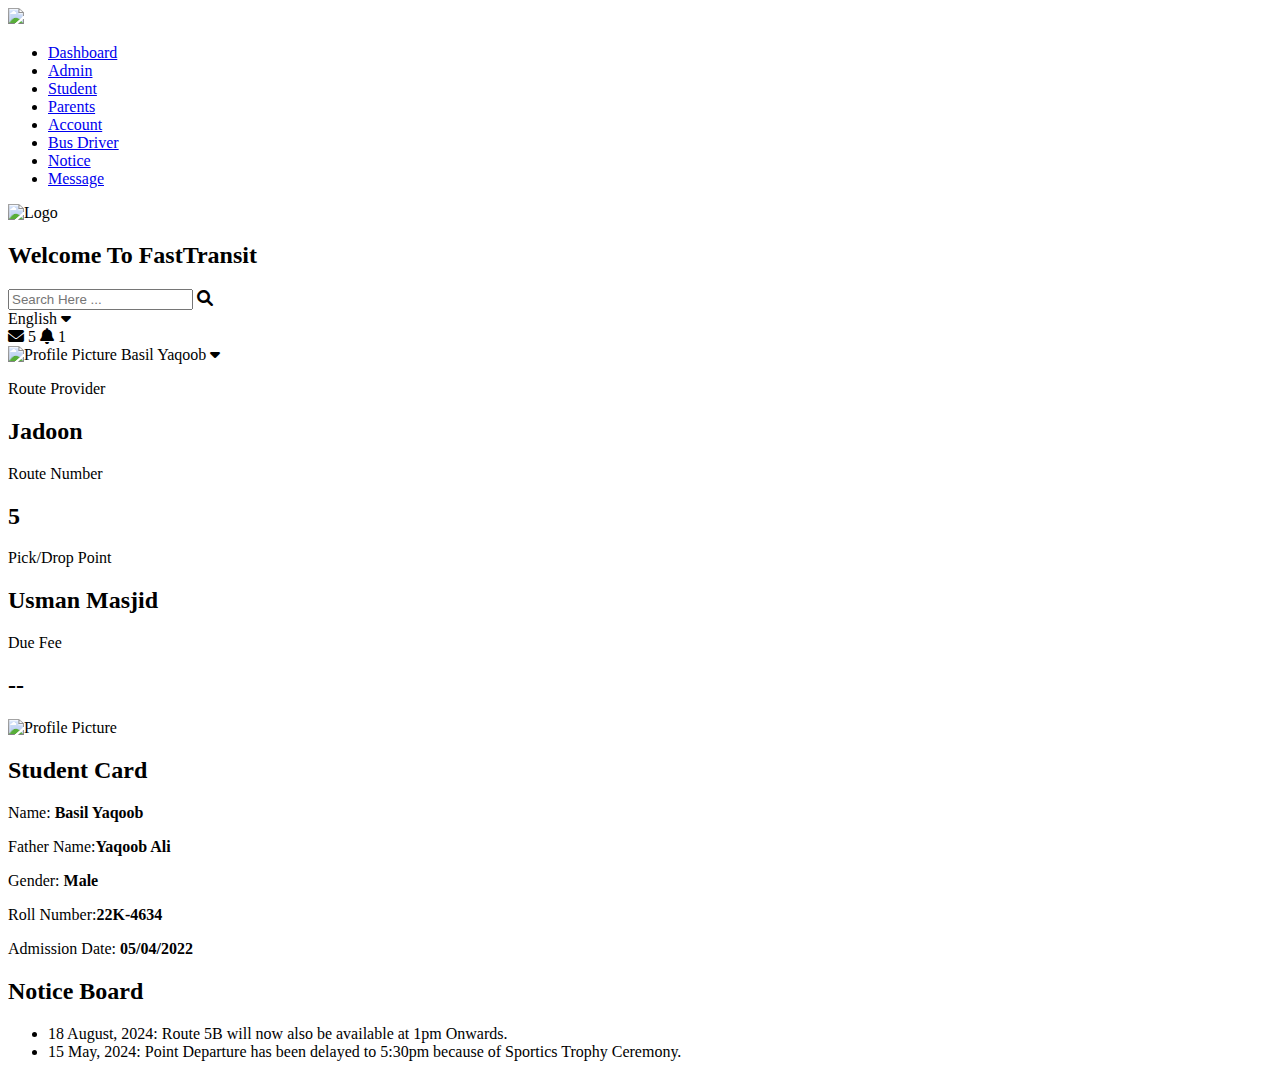
==== index.html @ 1735c594 "Add files via upload" ====
<!DOCTYPE html>
<html lang="en">
<head>
    <meta charset="UTF-8">
    <meta name="viewport" content="width=device-width, initial-scale=1.0">
    <title>FastTransit | FAST NUCES Point Management System</title>
    <link rel="stylesheet" href="css/style.css">
    <link href="https://fonts.googleapis.com/css2?family=Roboto:wght@400;700&display=swap" rel="stylesheet">
    <link rel="stylesheet" href="https://cdnjs.cloudflare.com/ajax/libs/font-awesome/6.0.0-beta3/css/all.min.css">
</head>
<body>
    <div class="dashboard-container">
        <!-- Sidebar -->
        <nav class="sidebar">
            <div class="logo">
                <img src="images/5856.jpg">
            </div>
            <ul>
                <li><a href="#">Dashboard</a></li>
                <li><a href="#">Admin</a></li>
                <li><a href="#">Student</a></li>
                <li><a href="#">Parents</a></li>
                <li><a href="#">Account</a></li>
                <li><a href="#">Bus Driver</a></li>
                <li><a href="#">Notice</a></li>
                <li><a href="#">Message</a></li>
            </ul>
        </nav>

        <!-- Main Content -->
        <div class="main-content">
            <!-- Navbar -->
            <header class="navbar">
                <div class="navbar-left">
                    <img class="logo-navbar" src="images/bus-solid.svg" alt="Logo">
                    <h2>Welcome To FastTransit</h2>
                </div>
                <div class="navbar-right">
                    <div class="search-bar">
                        <input type="text" placeholder="Search Here ...">
                        <i class="fas fa-search"></i>
                    </div>
                    <div class="dropdown">
                        <span>English</span>
                        <i class="fas fa-caret-down"></i>
                    </div>
                    <div class="navbar-icons">
                        <i class="fas fa-envelope"></i>
                        <span class="badge">5</span>
                        <i class="fas fa-bell"></i>
                        <span class="badge">1</span>
                    </div>
                    <div class="user-profile">
                        <img src="images/5856.jpg" alt="Profile Picture">
                        <span>Basil Yaqoob</span>
                        <i class="fas fa-caret-down"></i>
                    </div>
                </div>
            </header>

            <section class="info-cards">
                <div class="card">
                    <p>Route Provider</p>
                    <h2>Jadoon</h2>
                </div>
                <div class="card">
                    <p>Route Number</p>
                    <h2>5</h2>
                </div>
                <div class="card">
                    <p>Pick/Drop Point</p>
                    <h2>Usman Masjid</h2>
                </div>
                <div class="card">
                    <p>Due Fee</p>
                    <h2>--</h2>
                </div>
            </section>

            <section class="profile-notice">
                <div class="profile">
                    <img src="images/5856.jpg" alt="Profile Picture">
                    <h2>Student Card</h2>
                    <p>Name: <strong>Basil Yaqoob</strong></p>
                    <p>Father Name:<strong>Yaqoob Ali</strong></p>
                    <p>Gender: <strong>Male</strong></p>
                    <p>Roll Number:<strong>22K-4634</strong></p>
                    <p><strong></strong></p>
                    <p> <strong></strong></p>
                    <p> <strong></strong></p>
                    <p> <strong></strong></p>
                    <p> <strong></strong></p>
                    <p>Admission Date: <strong>05/04/2022</strong></p>
                </div>

                <div class="notice-board">
                    <h2>Notice Board</h2>
                    <ul>
                        <span></span><li>18 August, 2024: Route 5B will now also be available at 1pm Onwards.</li></span>
                        <span><li>15 May, 2024: Point Departure has been delayed to 5:30pm because of Sportics Trophy Ceremony.</li></span>
                    </ul>
                </div>
            </section>

            <!--<section class="exam-results">
                <h2>All Exam Results</h2>
                <table>
                    <thead>
                        <tr>
                            <th>Exam Name</th>
                            <th>Subject</th>
                            <th>Grade Point</th>
                            <th>Percent From</th>
                            <th>Percent Upto</th>
                            <th>Date</th>
                        </tr>
                    </thead>
                    <tbody>
                        <tr>
                            <td>Class Test</td>
                            <td>Mathematics</td>
                            <td>4.00</td>
                            <td>98.00</td>
                            <td>100.00</td>
                            <td>20/06/2017</td>
                        </tr>
                        <tr>
                            <td>Pre Test</td>
                            <td>English</td>
                            <td>3.50</td>
                            <td>70.00</td>
                            <td>100.00</td>
                            <td>20/06/2017</td>
                        </tr>
                    </tbody>
                </table>
            </section>
        </div>
    </div>-->

    <script src="js/script.js"></script>
</body>
</html>
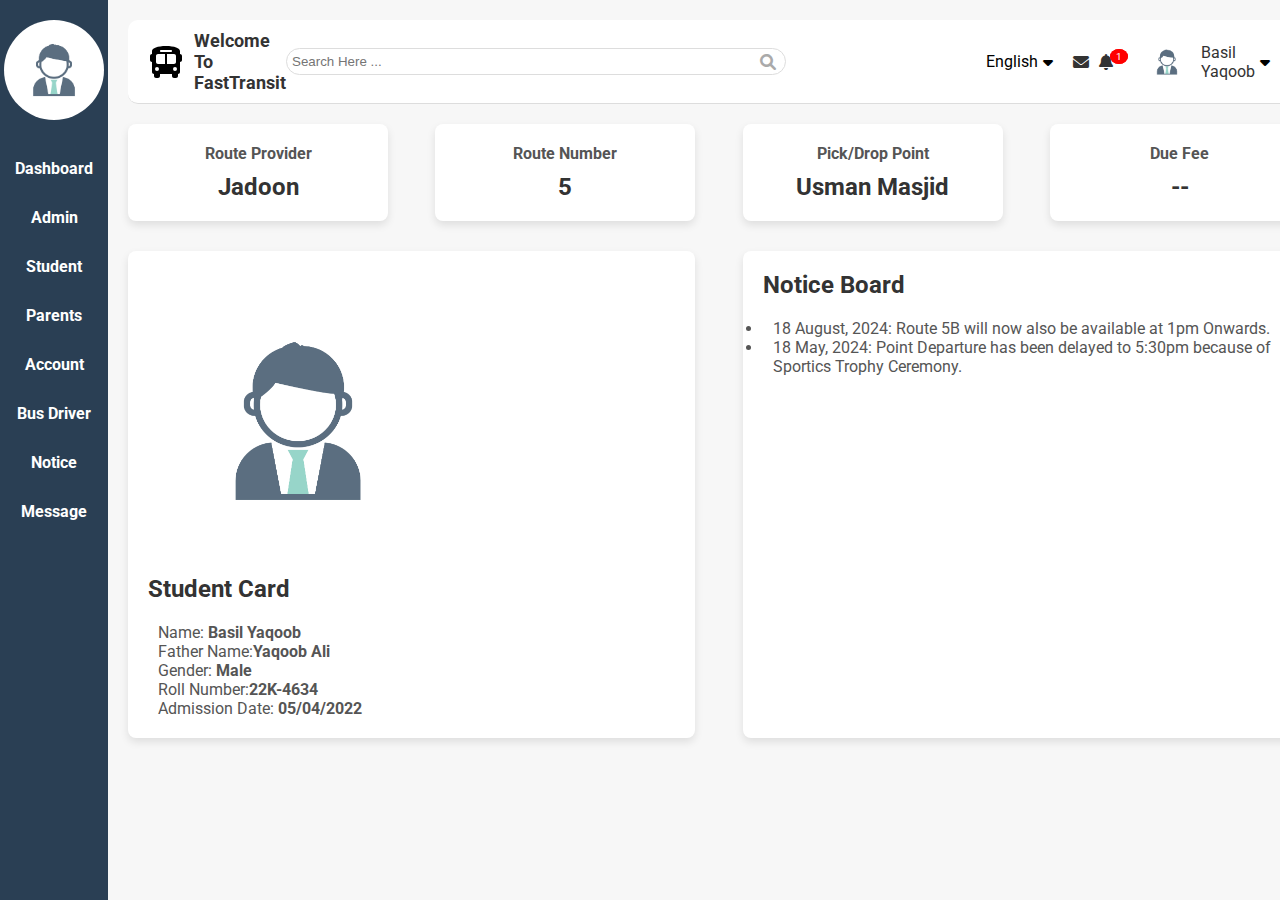
==== commit 5d8ce12d: "Add files via upload" ====
--- a/index.html
+++ b/index.html
@@ -16,9 +16,9 @@
                 <img src="images/5856.jpg">
             </div>
             <ul>
-                <li><a href="#">Dashboard</a></li>
+                <li><a href="index.html">Dashboard</a></li>
                 <li><a href="#">Admin</a></li>
-                <li><a href="#">Student</a></li>
+                <li><a href="student_form.html">Student</a></li>
                 <li><a href="#">Parents</a></li>
                 <li><a href="#">Account</a></li>
                 <li><a href="#">Bus Driver</a></li>
@@ -97,7 +97,7 @@
                     <h2>Notice Board</h2>
                     <ul>
                         <span></span><li>18 August, 2024: Route 5B will now also be available at 1pm Onwards.</li></span>
-                        <span><li>15 May, 2024: Point Departure has been delayed to 5:30pm because of Sportics Trophy Ceremony.</li></span>
+                        <span><li>18 May, 2024: Point Departure has been delayed to 5:30pm because of Sportics Trophy Ceremony.</li></span>
                     </ul>
                 </div>
             </section>
--- a/css/style.css
+++ b/css/style.css
@@ -0,0 +1,241 @@
+* {
+    margin: 0;
+    padding: 0;
+    box-sizing: border-box;
+}
+
+body {
+    font-family: 'Roboto', sans-serif;
+    display: flex;
+    height: 100vh;
+    background-color: #f9f9f9;
+}
+
+.dashboard-container {
+    display: flex;
+    width: 100%;
+}
+
+/* Sidebar */
+.sidebar {
+    width: 10% !important; 
+    height: 100%;
+    background-color: #2a3f54;
+    color: white;
+    padding-top: 20px;
+}
+.sidebar img{
+    height:100px;
+    border-radius: 50%;
+}
+
+.sidebar .logo {
+    text-align: center;
+    margin-bottom: 20px;
+}
+
+.sidebar ul {
+    list-style: none;
+}
+
+.sidebar ul li {
+    padding: 15px;
+    text-align: center;
+}
+
+.sidebar ul li a {
+    text-decoration: none;
+    color: white;
+    display: block;
+    font-weight: bold;
+}
+
+/* Navbar */
+.navbar {
+    display: flex;
+    justify-content: space-between;
+    align-items: center;
+    background-color: #fff;
+    padding: 10px 20px;
+    border-bottom: 1px solid #ddd;
+    border-radius: 10px;
+    margin-bottom: 20px;
+}
+
+.navbar-left {
+    display: flex;
+    align-items: center;
+}
+
+.logo-navbar {
+    margin-right: 10px;
+    height: 2rem;
+}
+
+.navbar-left h2 {
+    font-size: 18px;
+    color: #333;
+}
+
+.navbar-right {
+    display: flex;
+    align-items: center;
+}
+
+.search-bar {
+    position: relative;
+    margin-right: 200px;
+    display: flex;
+    align-items: center;
+}
+
+.search-bar input {
+    padding: 5px;
+    border: 1px solid #ddd;
+    border-radius: 20px;
+    padding-right: 30px;
+    width: 500px;
+    
+}
+
+.search-bar i {
+    position: absolute;
+    top: 50%;
+    right: 10px;
+    transform: translateY(-50%);
+    color: #aaa;
+}
+
+.dropdown, .user-profile {
+    display: flex;
+    align-items: center;
+    margin-right: 20px;
+    cursor: pointer;
+}
+
+.dropdown span {
+    margin-right: 5px;
+}
+
+.navbar-icons {
+    position: relative;
+    display: flex;
+    align-items: center;
+    margin-right: 20px;
+}
+
+.navbar-icons i {
+    margin-right: 10px;
+    color: #333;
+}
+
+.navbar-icons .badge {
+    position: absolute;
+    top: -5px;
+    right: -5px;
+    background-color: red;
+    color: white;
+    border-radius: 50%;
+    padding: 2px 6px;
+    font-size: 10px;
+}
+
+.user-profile img {
+    border-radius: 50%;
+    margin-right: 10px;
+    height: 3rem;
+}
+
+.user-profile span {
+    margin-right: 5px;
+    color: #333;
+}
+
+/* Main Content */
+.main-content {
+    flex-grow: 1;
+    background-color: #f7f7f7;
+    padding: 20px;
+}
+
+/* Cards */
+.info-cards {
+    display: flex;
+    justify-content: space-between;
+    margin-bottom: 30px;
+}
+
+.card {
+    background-color: #fff;
+    padding: 20px;
+    text-align: center;
+    box-shadow: 0 4px 8px rgba(0, 0, 0, 0.1);
+    border-radius: 8px;
+    width: 22%;
+}
+
+.card p {
+    color: #555;
+    font-weight: bold;
+}
+
+.card h2 {
+    margin-top: 10px;
+    color: #333;
+}
+
+/* Profile and Notice Board */
+.profile-notice {
+    display: flex;
+    justify-content: space-between;
+    margin-bottom: 30px;
+}
+.profile img{
+height:300px;
+width: 300px;
+}
+
+
+.profile, .notice-board {
+    background-color: #fff;
+    padding: 20px;
+    box-shadow: 0 4px 8px rgba(0, 0, 0, 0.1);
+    border-radius: 8px;
+    width: 48%;
+    
+}
+
+.profile h2, .notice-board h2 {
+    color: #333;
+    margin-bottom: 20px;
+}
+
+.profile p, .notice-board ul li {
+    color: #555;
+    padding-left: 10px;
+}
+
+
+/* Exam Results */
+.exam-results table {
+    width: 100%;
+    background-color: #fff;
+    border-collapse: collapse;
+    box-shadow: 0 4px 8px rgba(0, 0, 0, 0.1);
+    border-radius: 8px;
+}
+
+.exam-results th, .exam-results td {
+    padding: 10px;
+    text-align: left;
+    border-bottom: 1px solid #ddd;
+}
+
+.exam-results th {
+    background-color: #f2f2f2;
+    color: #333;
+}
+
+.exam-results td {
+    color: #555;
+}
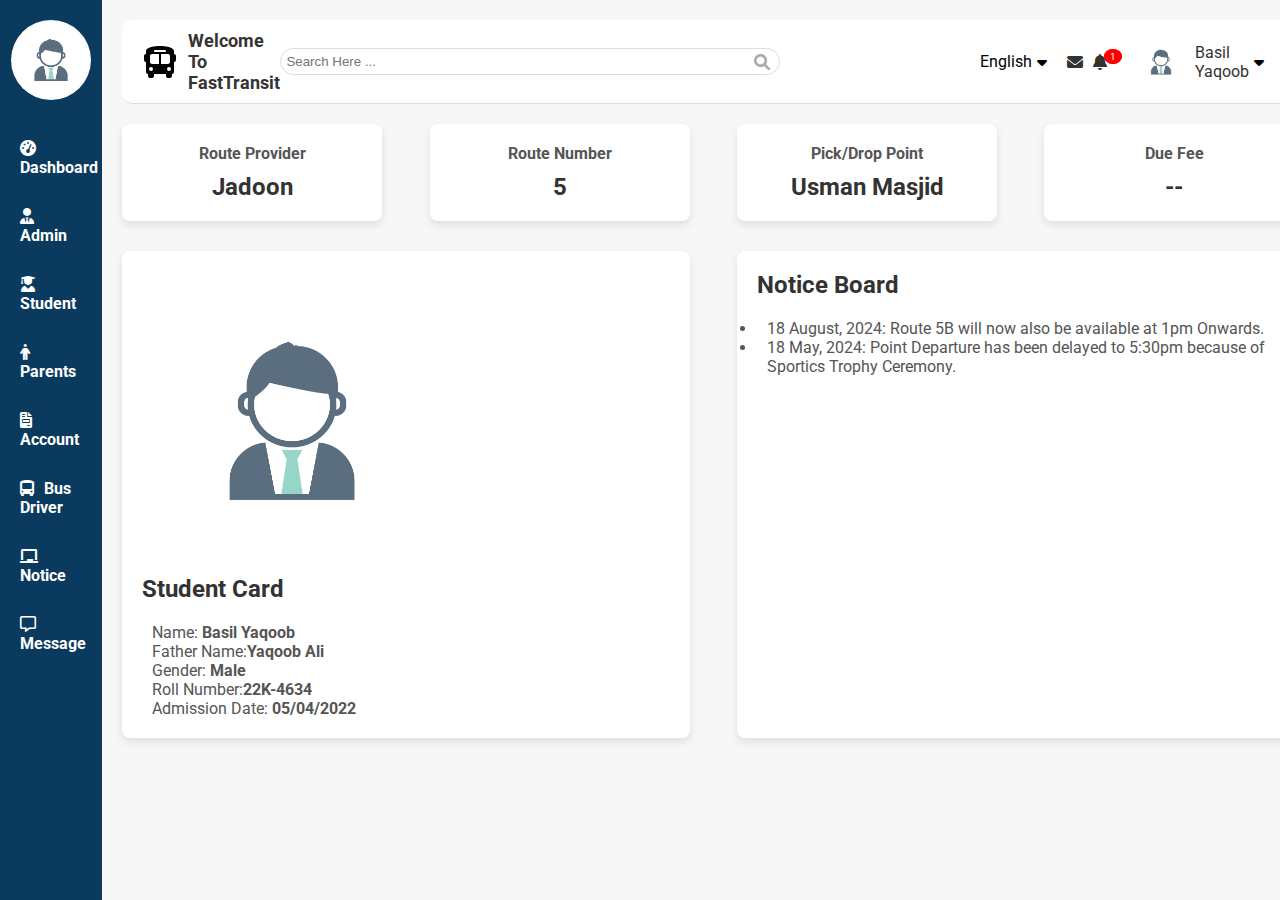
==== commit fffa126b: "Add files via upload" ====
--- a/index.html
+++ b/index.html
@@ -13,17 +13,89 @@
         <!-- Sidebar -->
         <nav class="sidebar">
             <div class="logo">
-                <img src="images/5856.jpg">
+                <img src="images/5856.jpg" alt="Logo">
             </div>
             <ul>
-                <li><a href="index.html">Dashboard</a></li>
-                <li><a href="#">Admin</a></li>
-                <li><a href="student_form.html">Student</a></li>
-                <li><a href="#">Parents</a></li>
-                <li><a href="#">Account</a></li>
-                <li><a href="#">Bus Driver</a></li>
-                <li><a href="#">Notice</a></li>
-                <li><a href="#">Message</a></li>
+                <li>
+                    <a href="#" class="parent-link" onclick="toggleMenu('dashboard-submenu')">
+                        <i class="fas fa-tachometer-alt"></i> Dashboard
+                    </a>
+                    <ul class="submenu" id="dashboard-submenu">
+                        <li><a href="index.html">Main Menu</a></li>
+                        <li><a href="#">Option 2</a></li>
+                        <li><a href="#">Option 3</a></li>
+                    </ul>
+                </li>
+                <li>
+                    <a href="#" class="parent-link" onclick="toggleMenu('admin-submenu')">
+                        <i class="fa-solid fa-user-tie"></i>Admin
+                    </a>
+                    <ul class="submenu" id="admin-submenu">
+                        <li><a href="#">Option 1</a></li>
+                        <li><a href="#">Option 2</a></li>
+                        <li><a href="#">Option 3</a></li>
+                    </ul>
+                </li>
+                <li>
+                    <a href="#" class="parent-link" onclick="toggleMenu('student-submenu')">
+                        <i class="fa-solid fa-user-graduate"></i>Student
+                    </a>
+                    <ul class="submenu" id="student-submenu">
+                        <li><a href="student_form.html">Student Form</a></li>
+                        <li><a href="#">Option 2</a></li>
+                        <li><a href="#">Option 3</a></li>
+                    </ul>
+                </li>
+                <li>
+                    <a href="#" class="parent-link" onclick="toggleMenu('parents-submenu')">
+                        <i class="fa-solid fa-person"></i>Parents
+                    </a>
+                    <ul class="submenu" id="parents-submenu">
+                        <li><a href="#">Option 1</a></li>
+                        <li><a href="#">Option 2</a></li>
+                        <li><a href="#">Option 3</a></li>
+                    </ul>
+                </li>
+                <li>
+                    <a href="#" class="parent-link" onclick="toggleMenu('account-submenu')">
+                        <i class="fa-solid fa-file-invoice"></i> Account
+                    </a>
+                    <ul class="submenu" id="account-submenu">
+                        <li><a href="#">Option 1</a></li>
+                        <li><a href="#">Option 2</a></li>
+                        <li><a href="#">Option 3</a></li>
+                    </ul>
+                </li>
+                <li>
+                    <a href="#" class="parent-link" onclick="toggleMenu('busdriver-submenu')">
+                        <i class="fa-solid fa-bus-simple"></i>Bus Driver
+                    </a>
+                    <ul class="submenu" id="busdriver-submenu">
+                        <li><a href="#">Option 1</a></li>
+                        <li><a href="#">Option 2</a></li>
+                        <li><a href="#">Option 3</a></li>
+                    </ul>
+                </li>
+                <li>
+                    <a href="#" class="parent-link" onclick="toggleMenu('notice-submenu')">
+                        <i class="fa-solid fa-chalkboard"></i> Notice
+                    </a>
+                    <ul class="submenu" id="notice-submenu">
+                        <li><a href="#">Option 1</a></li>
+                        <li><a href="#">Option 2</a></li>
+                        <li><a href="#">Option 3</a></li>
+                    </ul>
+                </li>
+                <li>
+                    <a href="#" class="parent-link" onclick="toggleMenu('message-submenu')">
+                        <i class="fa-regular fa-message"></i>Message
+                    </a>
+                    <ul class="submenu" id="message-submenu">
+                        <li><a href="#">Option 1</a></li>
+                        <li><a href="#">Option 2</a></li>
+                        <li><a href="#">Option 3</a></li>
+                    </ul>
+                </li>
             </ul>
         </nav>
 
@@ -85,58 +157,19 @@
                     <p>Father Name:<strong>Yaqoob Ali</strong></p>
                     <p>Gender: <strong>Male</strong></p>
                     <p>Roll Number:<strong>22K-4634</strong></p>
-                    <p><strong></strong></p>
-                    <p> <strong></strong></p>
-                    <p> <strong></strong></p>
-                    <p> <strong></strong></p>
-                    <p> <strong></strong></p>
                     <p>Admission Date: <strong>05/04/2022</strong></p>
                 </div>
 
                 <div class="notice-board">
                     <h2>Notice Board</h2>
                     <ul>
-                        <span></span><li>18 August, 2024: Route 5B will now also be available at 1pm Onwards.</li></span>
-                        <span><li>18 May, 2024: Point Departure has been delayed to 5:30pm because of Sportics Trophy Ceremony.</li></span>
+                        <li>18 August, 2024: Route 5B will now also be available at 1pm Onwards.</li>
+                        <li>18 May, 2024: Point Departure has been delayed to 5:30pm because of Sportics Trophy Ceremony.</li>
                     </ul>
                 </div>
             </section>
-
-            <!--<section class="exam-results">
-                <h2>All Exam Results</h2>
-                <table>
-                    <thead>
-                        <tr>
-                            <th>Exam Name</th>
-                            <th>Subject</th>
-                            <th>Grade Point</th>
-                            <th>Percent From</th>
-                            <th>Percent Upto</th>
-                            <th>Date</th>
-                        </tr>
-                    </thead>
-                    <tbody>
-                        <tr>
-                            <td>Class Test</td>
-                            <td>Mathematics</td>
-                            <td>4.00</td>
-                            <td>98.00</td>
-                            <td>100.00</td>
-                            <td>20/06/2017</td>
-                        </tr>
-                        <tr>
-                            <td>Pre Test</td>
-                            <td>English</td>
-                            <td>3.50</td>
-                            <td>70.00</td>
-                            <td>100.00</td>
-                            <td>20/06/2017</td>
-                        </tr>
-                    </tbody>
-                </table>
-            </section>
         </div>
-    </div>-->
+    </div>
 
     <script src="js/script.js"></script>
 </body>
--- a/css/style.css
+++ b/css/style.css
@@ -1,3 +1,5 @@
+
+/* Reset and Global Styles */
 * {
     margin: 0;
     padding: 0;
@@ -18,15 +20,11 @@
 
 /* Sidebar */
 .sidebar {
-    width: 10% !important; 
+    width: 8% !important;
     height: 100%;
-    background-color: #2a3f54;
+    background-color: #0A3A5E;
     color: white;
     padding-top: 20px;
-}
-.sidebar img{
-    height:100px;
-    border-radius: 50%;
 }
 
 .sidebar .logo {
@@ -34,13 +32,22 @@
     margin-bottom: 20px;
 }
 
+.sidebar img {
+    height: 80px;
+    border-radius: 50%;
+}
+
 .sidebar ul {
     list-style: none;
+    padding-left: 0;
 }
 
 .sidebar ul li {
     padding: 15px;
-    text-align: center;
+    text-align: left;
+    position: relative;
+    padding-left: 20px;
+    cursor: pointer;
 }
 
 .sidebar ul li a {
@@ -48,6 +55,35 @@
     color: white;
     display: block;
     font-weight: bold;
+}
+
+.sidebar ul li i {
+    margin-right: 10px;
+}
+
+/* Submenu Styling */
+.submenu {
+    display: none;
+    padding-left: 20px;
+}
+
+.submenu li {
+    padding: 10px 0;
+}
+
+.submenu li a {
+    font-weight: normal;
+    color: white;
+}
+
+.submenu li a:hover {
+    background-color: #214466;
+    padding-left: 10px;
+    display: block;
+}
+
+.sidebar ul li:hover {
+    background-color: #214466;
 }
 
 /* Navbar */
@@ -95,7 +131,6 @@
     border-radius: 20px;
     padding-right: 30px;
     width: 500px;
-    
 }
 
 .search-bar i {
@@ -190,11 +225,11 @@
     justify-content: space-between;
     margin-bottom: 30px;
 }
-.profile img{
-height:300px;
-width: 300px;
-}
-
+
+.profile img {
+    height: 300px;
+    width: 300px;
+}
 
 .profile, .notice-board {
     background-color: #fff;
@@ -202,7 +237,6 @@
     box-shadow: 0 4px 8px rgba(0, 0, 0, 0.1);
     border-radius: 8px;
     width: 48%;
-    
 }
 
 .profile h2, .notice-board h2 {
@@ -214,28 +248,3 @@
     color: #555;
     padding-left: 10px;
 }
-
-
-/* Exam Results */
-.exam-results table {
-    width: 100%;
-    background-color: #fff;
-    border-collapse: collapse;
-    box-shadow: 0 4px 8px rgba(0, 0, 0, 0.1);
-    border-radius: 8px;
-}
-
-.exam-results th, .exam-results td {
-    padding: 10px;
-    text-align: left;
-    border-bottom: 1px solid #ddd;
-}
-
-.exam-results th {
-    background-color: #f2f2f2;
-    color: #333;
-}
-
-.exam-results td {
-    color: #555;
-}
